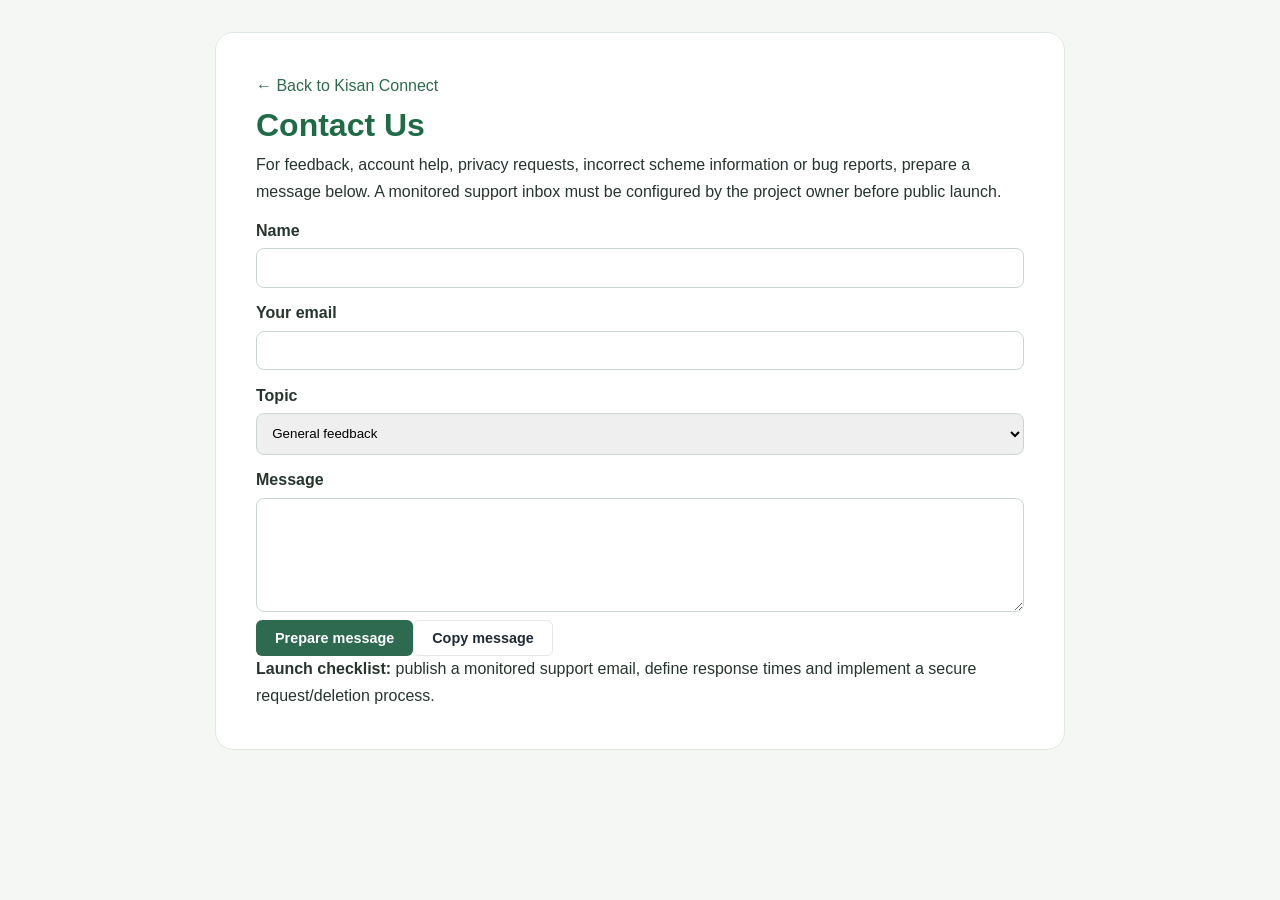
==== contact.html @ f9126e02 "Update Kisan Connect with autolocation and multilingual  support" ====
<!doctype html><html lang="en"><head><meta charset="utf-8"><meta name="viewport" content="width=device-width,initial-scale=1"><title>Contact Us — Kisan Connect</title><link rel="stylesheet" href="css/styles.css"></head><body><main class="legal-page"><a href="/">← Back to Kisan Connect</a><h1>Contact Us</h1><p>For feedback, account help, privacy requests, incorrect scheme information or bug reports, prepare a message below. A monitored support inbox must be configured by the project owner before public launch.</p><form id="contact-form"><label for="contact-name">Name</label><input id="contact-name" required maxlength="100"><label for="contact-email">Your email</label><input id="contact-email" type="email" required maxlength="254"><label for="contact-topic">Topic</label><select id="contact-topic"><option>General feedback</option><option>Account / privacy request</option><option>Incorrect scheme information</option><option>Bug report</option><option>Marketplace concern</option></select><label for="contact-message">Message</label><textarea id="contact-message" required maxlength="3000" rows="6"></textarea><button type="submit" class="btn btn-primary">Prepare message</button><button type="button" id="copy-contact" class="btn btn-outline">Copy message</button><p id="contact-status" aria-live="polite"></p></form><p><strong>Launch checklist:</strong> publish a monitored support email, define response times and implement a secure request/deletion process.</p></main><script>function messageText(){return "Topic: "+document.getElementById("contact-topic").value+"\nName: "+document.getElementById("contact-name").value+"\nReply email: "+document.getElementById("contact-email").value+"\n\n"+document.getElementById("contact-message").value;}document.getElementById("contact-form").addEventListener("submit",e=>{e.preventDefault();document.getElementById("contact-status").textContent="Message prepared. Copy it and send it to the support contact provided by the project owner.";});document.getElementById("copy-contact").addEventListener("click",async()=>{try{await navigator.clipboard.writeText(messageText());document.getElementById("contact-status").textContent="Message copied. Send it to the support contact published by the project owner.";}catch{document.getElementById("contact-status").textContent=messageText();}});</script></body></html>
---- css/styles.css ----
/* ==========================================================================
   🌱 Kisan Connect - Modern AgriTech Design System & Responsive Styles
   Empowering Small & Marginal Farmers with Accessible, Mobile-First UI
   ========================================================================== */

:root {
  --primary: #2D6A4F;
  --primary-dark: #1B4332;
  --primary-light: #40916C;
  --primary-ultralight: #D8F3DC;
  --accent-gold: #D4A373;
  --accent-amber: #E9C46A;
  --accent-terracotta: #E76F51;
  --accent-cream: #FAEDCD;
  --bg-main: #F4F7F4;
  --bg-card: #FFFFFF;
  --text-main: #1F2937;
  --text-muted: #4B5563;
  --text-light: #9CA3AF;
  --border-color: #E5E7EB;
  --border-focus: #2D6A4F;
  --success: #10B981;
  --danger: #EF4444;
  --warning: #F59E0B;
  --radius-sm: 6px;
  --radius-md: 12px;
  --radius-lg: 18px;
  --shadow-sm: 0 1px 3px rgba(0,0,0,0.06), 0 1px 2px rgba(0,0,0,0.04);
  --shadow-md: 0 4px 6px -1px rgba(0,0,0,0.08), 0 2px 4px -1px rgba(0,0,0,0.04);
  --shadow-lg: 0 10px 15px -3px rgba(0,0,0,0.1), 0 4px 6px -2px rgba(0,0,0,0.05);
  --transition: all 0.2s cubic-bezier(0.4, 0, 0.2, 1);
}

* {
  box-sizing: border-box;
  margin: 0;
  padding: 0;
}

body {
  font-family: -apple-system, BlinkMacSystemFont, "Segoe UI", Roboto, "Helvetica Neue", Arial, sans-serif, "Noto Sans Devanagari", "Noto Sans Gurmukhi", "Noto Sans Telugu", "Noto Sans Bengali";
  background-color: var(--bg-main);
  color: var(--text-main);
  line-height: 1.5;
  -webkit-font-smoothing: antialiased;
  padding-bottom: 70px; /* Space for mobile bottom bar */
}

a {
  color: var(--primary);
  text-decoration: none;
}

button {
  font-family: inherit;
  cursor: pointer;
}

/* ==========================================================================
   Top Header & Government Helpline Bar
   ========================================================================== */
.top-helpline-bar {
  background-color: #143525;
  color: #E2E8F0;
  font-size: 0.85rem;
  padding: 6px 16px;
  display: flex;
  justify-content: space-between;
  align-items: center;
}

.helpline-content {
  display: flex;
  align-items: center;
  gap: 8px;
}

.helpline-pill {
  background: rgba(239, 68, 68, 0.2);
  border: 1px solid rgba(239, 68, 68, 0.4);
  color: #FCA5A5;
  font-weight: 700;
  padding: 2px 8px;
  border-radius: 9999px;
  display: inline-flex;
  align-items: center;
  gap: 4px;
}

.top-bar-right {
  display: flex;
  align-items: center;
  gap: 16px;
}

.lang-select-wrapper {
  display: flex;
  align-items: center;
  gap: 6px;
}

.lang-select-wrapper select {
  background: rgba(255, 255, 255, 0.12);
  color: #FFFFFF;
  border: 1px solid rgba(255, 255, 255, 0.25);
  border-radius: var(--radius-sm);
  padding: 3px 8px;
  font-size: 0.82rem;
  outline: none;
  cursor: pointer;
}

.lang-select-wrapper select option {
  background: #1B4332;
  color: #FFFFFF;
}

/* Main Site Header */
.main-header {
  background: #FFFFFF;
  border-bottom: 1px solid var(--border-color);
  padding: 12px 24px;
  position: sticky;
  top: 0;
  z-index: 50;
  box-shadow: var(--shadow-sm);
}

.header-inner {
  max-width: 1280px;
  margin: 0 auto;
  display: flex;
  align-items: center;
  justify-content: space-between;
  gap: 20px;
}

.brand-wrapper {
  display: flex;
  align-items: center;
  gap: 12px;
}

.brand-logo-icon {
  font-size: 2rem;
  line-height: 1;
}

.brand-title {
  font-size: 1.45rem;
  font-weight: 800;
  color: var(--primary-dark);
  letter-spacing: -0.02em;
}

.brand-subtitle {
  font-size: 0.78rem;
  color: var(--text-muted);
  font-weight: 500;
}

.header-action-group {
  display: flex;
  align-items: center;
  gap: 12px;
}

.btn-voice {
  background: var(--primary-ultralight);
  color: var(--primary-dark);
  border: 1px solid rgba(45, 106, 79, 0.2);
  padding: 8px 14px;
  border-radius: 9999px;
  font-size: 0.88rem;
  font-weight: 600;
  display: inline-flex;
  align-items: center;
  gap: 6px;
  transition: var(--transition);
}

.btn-voice:hover {
  background: #B7E4C7;
  transform: translateY(-1px);
}

/* Primary Desktop Navigation Bar */
.desktop-nav-bar {
  background: #FFFFFF;
  border-bottom: 2px solid #E5E7EB;
  position: sticky;
  top: 65px;
  z-index: 40;
}

.nav-container {
  max-width: 1280px;
  margin: 0 auto;
  display: flex;
  overflow-x: auto;
  scrollbar-width: none;
}

.nav-container::-webkit-scrollbar {
  display: none;
}

.nav-tab-btn {
  background: transparent;
  border: none;
  padding: 14px 20px;
  font-size: 0.95rem;
  font-weight: 600;
  color: var(--text-muted);
  display: inline-flex;
  align-items: center;
  gap: 8px;
  border-bottom: 3px solid transparent;
  white-space: nowrap;
  transition: var(--transition);
}

.nav-tab-btn:hover {
  color: var(--primary);
  background: rgba(45, 106, 79, 0.04);
}

.nav-tab-btn.active {
  color: var(--primary-dark);
  border-bottom-color: var(--primary);
  background: rgba(45, 106, 79, 0.06);
}

/* ==========================================================================
   Hero Section & Impact Counters
   ========================================================================== */
.hero-banner {
  background: linear-gradient(135deg, #1B4332 0%, #2D6A4F 60%, #40916C 100%);
  color: #FFFFFF;
  padding: 36px 20px 48px;
  border-bottom-left-radius: var(--radius-lg);
  border-bottom-right-radius: var(--radius-lg);
  margin-bottom: 24px;
}

.hero-inner {
  max-width: 1240px;
  margin: 0 auto;
}

.hero-tagline-badge {
  background: rgba(255, 255, 255, 0.15);
  border: 1px solid rgba(255, 255, 255, 0.25);
  display: inline-flex;
  align-items: center;
  gap: 6px;
  padding: 4px 12px;
  border-radius: 9999px;
  font-size: 0.85rem;
  font-weight: 600;
  margin-bottom: 14px;
}

.hero-title {
  font-size: 2.2rem;
  font-weight: 800;
  line-height: 1.2;
  margin-bottom: 12px;
}

.hero-desc {
  font-size: 1.05rem;
  color: #D8F3DC;
  max-width: 760px;
  margin-bottom: 24px;
}

.hero-stats-row {
  display: grid;
  grid-template-columns: repeat(auto-fit, minmax(200px, 1fr));
  gap: 16px;
  margin-top: 24px;
}

.hero-stat-card {
  background: rgba(255, 255, 255, 0.1);
  border: 1px solid rgba(255, 255, 255, 0.18);
  backdrop-filter: blur(8px);
  padding: 16px 20px;
  border-radius: var(--radius-md);
  transition: var(--transition);
}

.hero-stat-card:hover {
  background: rgba(255, 255, 255, 0.16);
  transform: translateY(-2px);
}

.hero-stat-num {
  font-size: 1.6rem;
  font-weight: 800;
  color: #FFE6A7;
  display: flex;
  align-items: center;
  gap: 6px;
}

.hero-stat-label {
  font-size: 0.82rem;
  color: #E2E8F0;
  margin-top: 4px;
}

/* ==========================================================================
   Page Layout & Tab Panes
   ========================================================================== */
.main-content-wrapper {
  max-width: 1280px;
  margin: 0 auto;
  padding: 0 20px;
}

.tab-pane {
  display: none;
  animation: fadeIn 0.25s ease-in-out;
}

.tab-pane.active {
  display: block;
}

@keyframes fadeIn {
  from { opacity: 0; transform: translateY(6px); }
  to { opacity: 1; transform: translateY(0); }
}

.section-header-bar {
  display: flex;
  flex-wrap: wrap;
  align-items: center;
  justify-content: space-between;
  gap: 16px;
  margin-bottom: 20px;
}

.section-title-group h2 {
  font-size: 1.6rem;
  font-weight: 800;
  color: var(--primary-dark);
}

.section-title-group p {
  color: var(--text-muted);
  font-size: 0.92rem;
}

/* ==========================================================================
   MSP Alert Watchdog Banner
   ========================================================================== */
.msp-alert-banner {
  background: #FFFBEB;
  border: 1px solid #FCD34D;
  border-left: 6px solid #F59E0B;
  border-radius: var(--radius-md);
  padding: 16px 20px;
  margin-bottom: 24px;
  box-shadow: var(--shadow-sm);
}

.msp-alert-header {
  display: flex;
  align-items: center;
  gap: 10px;
  margin-bottom: 10px;
}

.msp-badge-danger {
  background: #EF4444;
  color: #FFFFFF;
  font-size: 0.75rem;
  font-weight: 800;
  padding: 2px 8px;
  border-radius: 4px;
  letter-spacing: 0.05em;
}

.msp-alert-title {
  font-weight: 700;
  color: #92400E;
  font-size: 1.02rem;
}

.msp-alert-content {
  display: flex;
  flex-wrap: wrap;
  gap: 8px;
  margin-bottom: 12px;
}

.msp-alert-pill {
  background: #FFFFFF;
  border: 1px solid #FDE68A;
  padding: 6px 12px;
  border-radius: 9999px;
  font-size: 0.86rem;
  color: #78350F;
}

.msp-alert-footer {
  display: flex;
  align-items: center;
  justify-content: space-between;
  flex-wrap: wrap;
  gap: 12px;
  font-size: 0.85rem;
  color: #92400E;
  border-top: 1px dashed #FDE68A;
  padding-top: 10px;
}

/* Filter Controls Bar */
.filter-controls-bar {
  background: #FFFFFF;
  padding: 16px;
  border-radius: var(--radius-md);
  border: 1px solid var(--border-color);
  margin-bottom: 20px;
  display: flex;
  flex-wrap: wrap;
  align-items: center;
  justify-content: space-between;
  gap: 14px;
  box-shadow: var(--shadow-sm);
}

.search-input-group {
  position: relative;
  flex: 1;
  min-width: 260px;
}

.search-input-group .icon {
  position: absolute;
  left: 12px;
  top: 50%;
  transform: translateY(-50%);
  color: var(--text-light);
}

.search-input-group input {
  width: 100%;
  padding: 10px 14px 10px 38px;
  border: 1px solid var(--border-color);
  border-radius: var(--radius-sm);
  font-size: 0.92rem;
  outline: none;
  transition: var(--transition);
}

.search-input-group input:focus {
  border-color: var(--primary);
  box-shadow: 0 0 0 3px rgba(45, 106, 79, 0.15);
}

.filter-pills-group {
  display: flex;
  flex-wrap: wrap;
  gap: 8px;
}

.category-pill-btn {
  background: var(--bg-main);
  border: 1px solid var(--border-color);
  color: var(--text-muted);
  font-size: 0.84rem;
  font-weight: 600;
  padding: 6px 14px;
  border-radius: 9999px;
  transition: var(--transition);
}

.category-pill-btn:hover {
  border-color: var(--primary-light);
  color: var(--primary);
}

.category-pill-btn.active {
  background: var(--primary);
  color: #FFFFFF;
  border-color: var(--primary);
}

.dropdown-filter-select {
  padding: 8px 12px;
  border-radius: var(--radius-sm);
  border: 1px solid var(--border-color);
  font-size: 0.86rem;
  outline: none;
  background: #FFFFFF;
  cursor: pointer;
}

/* ==========================================================================
   Cards & Grids System
   ========================================================================== */
.cards-grid-3 {
  display: grid;
  grid-template-columns: repeat(auto-fill, minmax(320px, 1fr));
  gap: 20px;
  margin-bottom: 28px;
}

/* Mandi Commodity Card */
.commodity-card {
  background: var(--bg-card);
  border: 1px solid var(--border-color);
  border-radius: var(--radius-md);
  padding: 18px;
  box-shadow: var(--shadow-sm);
  display: flex;
  flex-direction: column;
  justify-content: space-between;
  transition: var(--transition);
}

.commodity-card:hover {
  transform: translateY(-3px);
  box-shadow: var(--shadow-md);
  border-color: var(--primary-light);
}

.commodity-card-header {
  display: flex;
  justify-content: space-between;
  align-items: flex-start;
  gap: 12px;
  margin-bottom: 12px;
}

.commodity-badges {
  display: flex;
  gap: 6px;
  margin-bottom: 4px;
}

.commodity-name {
  font-size: 1.15rem;
  font-weight: 700;
  color: var(--primary-dark);
}

.commodity-name-hi {
  font-size: 0.85rem;
  color: var(--text-muted);
}

.price-hero {
  background: #F0FDF4;
  border: 1px solid #DCFCE7;
  padding: 12px;
  border-radius: var(--radius-sm);
  margin-bottom: 14px;
}

.price-val {
  font-size: 1.7rem;
  font-weight: 800;
  color: var(--primary-dark);
  line-height: 1;
}

.price-unit {
  font-size: 0.78rem;
  color: var(--text-muted);
  margin-top: 3px;
}

.price-trend {
  font-size: 0.84rem;
  font-weight: 600;
  margin-top: 6px;
}

.price-stats-grid {
  display: grid;
  grid-template-columns: 1fr 1fr;
  gap: 8px;
  margin-bottom: 14px;
}

.stat-cell {
  background: var(--bg-main);
  padding: 8px 10px;
  border-radius: var(--radius-sm);
}

.stat-label {
  display: block;
  font-size: 0.72rem;
  color: var(--text-muted);
  text-transform: uppercase;
  letter-spacing: 0.04em;
}

.stat-val {
  font-size: 0.88rem;
  font-weight: 700;
  color: var(--text-main);
}

.commodity-mandi-tag {
  display: flex;
  align-items: center;
  gap: 6px;
  font-size: 0.82rem;
  color: var(--text-muted);
  margin-bottom: 14px;
}

.commodity-actions {
  display: grid;
  grid-template-columns: 1fr 1.3fr;
  gap: 8px;
  margin-top: auto;
}

/* ==========================================================================
   Machinery Cards & Pooling Perk
   ========================================================================== */
.machine-card {
  background: var(--bg-card);
  border: 1px solid var(--border-color);
  border-radius: var(--radius-md);
  padding: 20px;
  box-shadow: var(--shadow-sm);
  display: flex;
  flex-direction: column;
  justify-content: space-between;
  transition: var(--transition);
}

.machine-card:hover {
  transform: translateY(-3px);
  box-shadow: var(--shadow-md);
}

.machine-card-header {
  display: flex;
  justify-content: space-between;
  align-items: flex-start;
  gap: 12px;
  margin-bottom: 10px;
}

.machine-badges {
  display: flex;
  gap: 6px;
  margin-bottom: 4px;
}

.machine-title {
  font-size: 1.15rem;
  font-weight: 700;
  color: var(--primary-dark);
}

.machine-title-hi {
  font-size: 0.82rem;
  color: var(--text-muted);
}

.machine-rating {
  font-size: 0.85rem;
  font-weight: 700;
  color: #B45309;
  white-space: nowrap;
}

.machine-desc {
  font-size: 0.88rem;
  color: var(--text-muted);
  margin-bottom: 14px;
  line-height: 1.45;
}

.machine-rate-box {
  background: #FEF3C7;
  border: 1px solid #FDE68A;
  padding: 10px 14px;
  border-radius: var(--radius-sm);
  display: flex;
  justify-content: space-between;
  align-items: baseline;
  margin-bottom: 12px;
}

.rate-primary {
  font-size: 1.4rem;
  font-weight: 800;
  color: #78350F;
}

.rate-primary .unit {
  font-size: 0.85rem;
  font-weight: 600;
  color: #92400E;
}

.rate-secondary {
  font-size: 0.8rem;
  color: #92400E;
  font-weight: 600;
}

.machine-features-pills {
  display: flex;
  flex-wrap: wrap;
  gap: 6px;
  margin-bottom: 14px;
}

.pill-feat {
  background: var(--bg-main);
  border: 1px solid var(--border-color);
  font-size: 0.78rem;
  padding: 3px 8px;
  border-radius: 9999px;
  color: var(--text-muted);
}

.pooling-perk-banner {
  background: #ECFDF5;
  border: 1px solid #A7F3D0;
  padding: 10px 12px;
  border-radius: var(--radius-sm);
  display: flex;
  gap: 8px;
  align-items: flex-start;
  font-size: 0.82rem;
  color: #065F46;
  margin-bottom: 16px;
}

.pooling-perk-banner .perk-text {
  font-weight: 600;
  color: #047857;
}

.machine-owner-footer {
  border-top: 1px solid var(--border-color);
  padding-top: 14px;
  display: flex;
  justify-content: space-between;
  align-items: center;
  gap: 12px;
  margin-top: auto;
}

.owner-info .owner-label {
  display: block;
  font-size: 0.72rem;
  color: var(--text-muted);
}

.owner-info .owner-name {
  font-size: 0.88rem;
  color: var(--text-main);
}

.machine-card-actions {
  display: flex;
  gap: 8px;
}

/* ==========================================================================
   Co-Farming Pooling Calculator Box
   ========================================================================== */
.pooling-calc-container {
  background: #FFFFFF;
  border: 2px solid var(--primary-light);
  border-radius: var(--radius-lg);
  padding: 24px;
  margin-bottom: 32px;
  box-shadow: var(--shadow-md);
}

.calc-header {
  display: flex;
  flex-wrap: wrap;
  justify-content: space-between;
  align-items: center;
  gap: 12px;
  margin-bottom: 20px;
}

.calc-header h3 {
  font-size: 1.35rem;
  font-weight: 800;
  color: var(--primary-dark);
}

.calc-controls-row {
  display: grid;
  grid-template-columns: repeat(auto-fit, minmax(220px, 1fr));
  gap: 18px;
  background: var(--bg-main);
  padding: 18px;
  border-radius: var(--radius-md);
  margin-bottom: 20px;
}

.calc-field-group label {
  display: block;
  font-size: 0.85rem;
  font-weight: 600;
  margin-bottom: 6px;
  color: var(--text-main);
}

.calc-field-group select,
.calc-field-group input[type="number"] {
  width: 100%;
  padding: 9px 12px;
  border-radius: var(--radius-sm);
  border: 1px solid var(--border-color);
  font-size: 0.9rem;
}

.calc-field-group input[type="range"] {
  width: 100%;
  margin-top: 8px;
}

.calc-slider-val {
  display: inline-block;
  font-size: 0.85rem;
  font-weight: 700;
  color: var(--primary);
  margin-left: 6px;
}

.calc-metrics-grid {
  display: grid;
  grid-template-columns: repeat(auto-fit, minmax(180px, 1fr));
  gap: 14px;
  margin-bottom: 16px;
}

.metric-card {
  background: var(--bg-main);
  border: 1px solid var(--border-color);
  padding: 14px;
  border-radius: var(--radius-md);
  text-align: center;
}

.metric-card.metric-solo { border-left: 4px solid var(--danger); }
.metric-card.metric-pooled { border-left: 4px solid var(--success); }
.metric-card.metric-savings { border-left: 4px solid #D97706; background: #FFFBEB; }
.metric-card.metric-total { border-left: 4px solid var(--primary); background: #ECFDF5; }

.metric-title {
  display: block;
  font-size: 0.76rem;
  text-transform: uppercase;
  color: var(--text-muted);
  font-weight: 700;
  margin-bottom: 4px;
}

.metric-val {
  font-size: 1.55rem;
  font-weight: 800;
  line-height: 1.2;
}

.metric-sub {
  font-size: 0.74rem;
  color: var(--text-muted);
  margin-top: 4px;
  display: block;
}

.calc-explanation {
  background: #F0FDF4;
  border: 1px solid #BBF7D0;
  padding: 12px 16px;
  border-radius: var(--radius-sm);
  font-size: 0.85rem;
  color: #166534;
  line-height: 1.5;
}

/* ==========================================================================
   Kisan AI Doctor & Disease Diagnostic Lab
   ========================================================================== */
.doctor-layout-grid {
  display: grid;
  grid-template-columns: 1fr 1.6fr;
  gap: 24px;
  margin-bottom: 32px;
}

@media (max-width: 900px) {
  .doctor-layout-grid {
    grid-template-columns: 1fr;
  }
}

.doctor-upload-sidebar {
  background: #FFFFFF;
  border: 1px solid var(--border-color);
  border-radius: var(--radius-md);
  padding: 20px;
  box-shadow: var(--shadow-sm);
}

.upload-drop-zone {
  border: 2px dashed #CBD5E1;
  border-radius: var(--radius-md);
  padding: 24px 16px;
  text-align: center;
  background: #F8FAFC;
  cursor: pointer;
  transition: var(--transition);
  margin-bottom: 20px;
}

.upload-drop-zone:hover {
  border-color: var(--primary);
  background: #F0FDF4;
}

.upload-icon {
  font-size: 2.2rem;
  margin-bottom: 8px;
}

.sample-specimens-heading {
  font-size: 0.95rem;
  font-weight: 700;
  color: var(--text-main);
  margin-bottom: 12px;
  display: flex;
  align-items: center;
  justify-content: space-between;
}

.disease-samples-grid {
  display: grid;
  grid-template-columns: 1fr;
  gap: 10px;
  max-height: 380px;
  overflow-y: auto;
  padding-right: 4px;
}

.sample-leaf-card {
  background: var(--bg-main);
  border: 1px solid var(--border-color);
  border-radius: var(--radius-sm);
  padding: 10px 14px;
  cursor: pointer;
  transition: var(--transition);
  display: flex;
  flex-direction: column;
  gap: 2px;
}

.sample-leaf-card:hover {
  background: #FFFFFF;
  border-color: var(--primary-light);
}

.sample-leaf-card.active {
  background: #ECFDF5;
  border: 2px solid var(--primary);
}

.sample-crop-badge {
  font-size: 0.72rem;
  font-weight: 700;
  color: var(--primary-dark);
  text-transform: uppercase;
}

.sample-name {
  font-size: 0.92rem;
  font-weight: 700;
  color: var(--text-main);
}

/* Diagnosis Report Main View */
.diagnosis-card {
  background: #FFFFFF;
  border: 1px solid var(--border-color);
  border-radius: var(--radius-md);
  padding: 24px;
  box-shadow: var(--shadow-sm);
}

.diagnosis-header {
  display: flex;
  justify-content: space-between;
  align-items: flex-start;
  flex-wrap: wrap;
  gap: 14px;
  margin-bottom: 16px;
  border-bottom: 1px solid var(--border-color);
  padding-bottom: 16px;
}

.crop-tag {
  font-size: 0.8rem;
  font-weight: 700;
  color: var(--primary);
  text-transform: uppercase;
  letter-spacing: 0.05em;
}

.diagnosis-title {
  font-size: 1.55rem;
  font-weight: 800;
  color: var(--primary-dark);
}

.scientific-name {
  font-size: 0.86rem;
  color: var(--text-muted);
}

.diagnosis-meta-badges {
  display: flex;
  gap: 8px;
}

.symptom-alert-box {
  background: #FEF2F2;
  border-left: 4px solid var(--danger);
  padding: 14px 16px;
  border-radius: var(--radius-sm);
  display: flex;
  gap: 12px;
  align-items: flex-start;
  margin-bottom: 20px;
}

.treatment-columns {
  display: grid;
  grid-template-columns: 1fr 1fr;
  gap: 16px;
  margin-bottom: 20px;
}

@media (max-width: 650px) {
  .treatment-columns {
    grid-template-columns: 1fr;
  }
}

.treatment-box {
  border-radius: var(--radius-md);
  padding: 16px;
}

.treatment-box.organic-box {
  background: #F0FDF4;
  border: 1px solid #BBF7D0;
}

.treatment-box.chemical-box {
  background: #EFF6FF;
  border: 1px solid #BFDBFE;
}

.treatment-box-header {
  display: flex;
  align-items: center;
  gap: 10px;
  margin-bottom: 12px;
}

.treatment-box-header h4 {
  font-size: 1rem;
  font-weight: 700;
}

.treatment-box.organic-box h4 { color: #166534; }
.treatment-box.chemical-box h4 { color: #1E40AF; }

.treatment-steps {
  list-style: none;
  font-size: 0.85rem;
  display: flex;
  flex-direction: column;
  gap: 8px;
  color: var(--text-main);
}

.preventive-box {
  background: #FFFBEB;
  border: 1px solid #FDE68A;
  padding: 12px 16px;
  border-radius: var(--radius-sm);
  display: flex;
  gap: 10px;
  font-size: 0.86rem;
  margin-bottom: 20px;
  color: #92400E;
}

.diagnosis-footer-bar {
  display: flex;
  flex-wrap: wrap;
  gap: 12px;
  align-items: center;
}

/* AI Agribot Chat UI */
.kisan-chat-box {
  background: #FFFFFF;
  border: 1px solid var(--border-color);
  border-radius: var(--radius-lg);
  padding: 20px;
  box-shadow: var(--shadow-sm);
  margin-top: 24px;
}

.chat-header {
  display: flex;
  justify-content: space-between;
  align-items: center;
  border-bottom: 1px solid var(--border-color);
  padding-bottom: 12px;
  margin-bottom: 16px;
}

.chat-messages-area {
  height: 280px;
  overflow-y: auto;
  padding: 12px;
  background: #F8FAFC;
  border-radius: var(--radius-md);
  border: 1px solid #E2E8F0;
  display: flex;
  flex-direction: column;
  gap: 14px;
  margin-bottom: 14px;
}

.chat-msg {
  display: flex;
  flex-direction: column;
  max-width: 82%;
}

.chat-msg.user-msg {
  align-self: flex-end;
  align-items: flex-end;
}

.chat-msg.bot-msg {
  align-self: flex-start;
  align-items: flex-start;
}

.msg-sender {
  font-size: 0.72rem;
  font-weight: 700;
  color: var(--text-muted);
  margin-bottom: 3px;
}

.msg-bubble {
  padding: 10px 14px;
  border-radius: var(--radius-md);
  font-size: 0.9rem;
  line-height: 1.45;
}

.user-msg .msg-bubble {
  background: var(--primary);
  color: #FFFFFF;
  border-bottom-right-radius: 2px;
}

.bot-msg .msg-bubble {
  background: #FFFFFF;
  color: var(--text-main);
  border: 1px solid #CBD5E1;
  border-bottom-left-radius: 2px;
  box-shadow: 0 1px 2px rgba(0,0,0,0.05);
}

.preset-queries-row {
  display: flex;
  flex-wrap: wrap;
  gap: 8px;
  margin-bottom: 12px;
}

.btn-pill-prompt {
  background: var(--bg-main);
  border: 1px solid #CBD5E1;
  font-size: 0.78rem;
  font-weight: 600;
  padding: 4px 10px;
  border-radius: 9999px;
  color: var(--text-muted);
  transition: var(--transition);
}

.btn-pill-prompt:hover {
  background: var(--primary-ultralight);
  color: var(--primary-dark);
  border-color: var(--primary);
}

.chat-input-row {
  display: flex;
  gap: 8px;
}

.chat-input-row input {
  flex: 1;
  padding: 10px 14px;
  border-radius: var(--radius-sm);
  border: 1px solid var(--border-color);
  font-size: 0.92rem;
  outline: none;
}

/* ==========================================================================
   Sarkari Yojana Mitra (Schemes Navigator)
   ========================================================================== */
.wizard-container {
  background: #FFFFFF;
  border: 1px solid var(--border-color);
  border-radius: var(--radius-lg);
  padding: 24px;
  box-shadow: var(--shadow-sm);
  margin-bottom: 28px;
}

.wizard-form-grid {
  display: grid;
  grid-template-columns: repeat(auto-fit, minmax(220px, 1fr));
  gap: 16px;
  margin-bottom: 20px;
}

.wizard-summary-card {
  background: #F0FDF4;
  border: 1px solid #BBF7D0;
  border-radius: var(--radius-md);
  padding: 20px;
}

.summary-top {
  display: flex;
  flex-wrap: wrap;
  justify-content: space-between;
  align-items: center;
  gap: 16px;
  border-bottom: 1px solid #DCFCE7;
  padding-bottom: 16px;
  margin-bottom: 16px;
}

.summary-heading {
  font-size: 1.25rem;
  font-weight: 800;
  color: var(--primary-dark);
  margin-top: 4px;
}

.summary-pot-benefit {
  text-align: right;
}

.summary-pot-benefit .label {
  font-size: 0.78rem;
  text-transform: uppercase;
  color: var(--text-muted);
}

.summary-pot-benefit .val {
  font-size: 1.8rem;
  font-weight: 900;
  color: #B45309;
}

.eligible-schemes-list {
  display: grid;
  grid-template-columns: repeat(auto-fit, minmax(280px, 1fr));
  gap: 14px;
}

.eligible-item-card {
  background: #FFFFFF;
  border: 1px solid #CBD5E1;
  border-radius: var(--radius-sm);
  padding: 14px;
  display: flex;
  flex-direction: column;
  justify-content: space-between;
  gap: 10px;
}

.eligible-item-main h4 {
  font-size: 0.98rem;
  font-weight: 700;
  color: var(--primary-dark);
  margin-top: 4px;
}

.eligible-item-main .benefit-line {
  font-size: 0.82rem;
  color: #047857;
  margin-top: 4px;
}

.eligible-item-cta {
  display: flex;
  gap: 8px;
}

/* Individual Scheme Card */
.scheme-card {
  background: var(--bg-card);
  border: 1px solid var(--border-color);
  border-radius: var(--radius-md);
  padding: 20px;
  box-shadow: var(--shadow-sm);
  display: flex;
  flex-direction: column;
  justify-content: space-between;
  transition: var(--transition);
}

.scheme-card:hover {
  transform: translateY(-2px);
  box-shadow: var(--shadow-md);
}

.scheme-card-header {
  margin-bottom: 10px;
}

.scheme-title {
  font-size: 1.15rem;
  font-weight: 800;
  color: var(--primary-dark);
  margin-top: 4px;
}

.scheme-title-hi {
  font-size: 0.82rem;
  color: var(--text-muted);
}

.scheme-authority-tag {
  font-size: 0.76rem;
  color: var(--text-light);
  margin-top: 4px;
}

.scheme-tagline {
  font-size: 0.86rem;
  color: var(--text-muted);
  margin-bottom: 14px;
}

.scheme-benefit-highlight {
  background: #FEF3C7;
  border: 1px solid #FDE68A;
  padding: 10px 14px;
  border-radius: var(--radius-sm);
  margin-bottom: 14px;
}

.benefit-label {
  display: block;
  font-size: 0.72rem;
  color: #92400E;
  text-transform: uppercase;
  font-weight: 700;
}

.benefit-val {
  font-size: 1.05rem;
  color: #78350F;
}

.docs-list {
  list-style: none;
  font-size: 0.78rem;
  color: var(--text-muted);
  display: flex;
  flex-direction: column;
  gap: 4px;
  margin-bottom: 16px;
}

.scheme-card-footer {
  border-top: 1px solid var(--border-color);
  padding-top: 12px;
  display: flex;
  justify-content: space-between;
  align-items: center;
  flex-wrap: wrap;
  gap: 10px;
  margin-top: auto;
}

.scheme-helpline {
  font-size: 0.78rem;
  color: var(--text-muted);
}

.scheme-actions {
  display: flex;
  gap: 8px;
}

/* ==========================================================================
   Weather & Hyperlocal Agro-Advisory
   ========================================================================== */
.weather-cards-grid {
  display: grid;
  grid-template-columns: repeat(auto-fit, minmax(160px, 1fr));
  gap: 14px;
  margin-bottom: 28px;
}

.weather-day-card {
  background: #FFFFFF;
  border: 1px solid var(--border-color);
  border-radius: var(--radius-md);
  padding: 16px;
  display: flex;
  flex-direction: column;
  box-shadow: var(--shadow-sm);
  transition: var(--transition);
}

.weather-day-card.today-highlight {
  border: 2px solid var(--primary);
  background: #F0FDF4;
}

.weather-day-header {
  display: flex;
  justify-content: space-between;
  align-items: center;
  margin-bottom: 8px;
}

.weather-icon-lg {
  font-size: 1.8rem;
}

.weather-temps {
  font-size: 1.35rem;
  font-weight: 800;
  margin-bottom: 4px;
}

.temp-max { color: #DC2626; margin-right: 6px; }
.temp-min { color: #2563EB; font-size: 1.05rem; }

.weather-condition-text {
  font-size: 0.82rem;
  font-weight: 600;
  color: var(--text-muted);
  margin-bottom: 10px;
}

.weather-params {
  font-size: 0.74rem;
  display: flex;
  flex-direction: column;
  gap: 4px;
  margin-bottom: 12px;
  border-top: 1px dashed var(--border-color);
  padding-top: 8px;
}

.param-row {
  display: flex;
  justify-content: space-between;
}

.weather-advisory-box {
  background: var(--bg-main);
  padding: 8px;
  border-radius: var(--radius-sm);
  font-size: 0.76rem;
  color: var(--text-main);
  line-height: 1.35;
  margin-top: auto;
}

.weather-advisory-box .advisory-title {
  font-weight: 700;
  color: var(--primary-dark);
  margin-bottom: 2px;
}

/* ==========================================================================
   Kisan Khata (Farm Ledger & ROI Calculator)
   ========================================================================== */
.ledger-layout-grid {
  display: grid;
  grid-template-columns: 1fr 1fr;
  gap: 24px;
  margin-bottom: 32px;
}

@media (max-width: 850px) {
  .ledger-layout-grid {
    grid-template-columns: 1fr;
  }
}

.ledger-form-box {
  background: #FFFFFF;
  border: 1px solid var(--border-color);
  border-radius: var(--radius-md);
  padding: 22px;
  box-shadow: var(--shadow-sm);
}

.ledger-form-section-title {
  font-size: 0.95rem;
  font-weight: 700;
  color: var(--primary-dark);
  margin-bottom: 12px;
  display: flex;
  align-items: center;
  gap: 6px;
}

.ledger-input-grid {
  display: grid;
  grid-template-columns: 1fr 1fr;
  gap: 12px;
  margin-bottom: 18px;
}

.ledger-input-group label {
  display: block;
  font-size: 0.78rem;
  font-weight: 600;
  color: var(--text-muted);
  margin-bottom: 4px;
}

.ledger-input-group input,
.ledger-input-group select {
  width: 100%;
  padding: 8px 10px;
  border: 1px solid var(--border-color);
  border-radius: var(--radius-sm);
  font-size: 0.88rem;
}

.ledger-profit-summary {
  background: #FFFFFF;
  border: 1px solid var(--border-color);
  border-radius: var(--radius-md);
  padding: 24px;
  box-shadow: var(--shadow-sm);
}

.profit-headline {
  display: flex;
  justify-content: space-between;
  align-items: flex-start;
  margin-bottom: 20px;
  border-bottom: 1px solid var(--border-color);
  padding-bottom: 16px;
}

.profit-amount {
  font-size: 2.3rem;
  font-weight: 900;
  line-height: 1;
  margin-top: 6px;
}

.profit-sub {
  font-size: 0.82rem;
  color: var(--text-muted);
}

.profit-per-acre-box {
  background: #F0FDF4;
  border: 1px solid #BBF7D0;
  padding: 10px 16px;
  border-radius: var(--radius-sm);
  text-align: right;
}

.profit-per-acre-box .label {
  display: block;
  font-size: 0.72rem;
  color: #166534;
  text-transform: uppercase;
  font-weight: 700;
}

.profit-per-acre-box .val {
  font-size: 1.4rem;
  color: #15803D;
  font-weight: 800;
}

.ledger-breakdown-grid {
  display: grid;
  grid-template-columns: 1fr 1fr;
  gap: 12px;
  margin-bottom: 20px;
}

.ledger-stat-box {
  background: var(--bg-main);
  padding: 12px;
  border-radius: var(--radius-sm);
}

.box-label {
  display: block;
  font-size: 0.72rem;
  color: var(--text-muted);
  text-transform: uppercase;
  font-weight: 600;
}

.box-val {
  font-size: 1.15rem;
  font-weight: 800;
}

.box-sub {
  font-size: 0.72rem;
  color: var(--text-light);
  display: block;
}

.ledger-ai-advice {
  background: #FFFBEB;
  border: 1px solid #FDE68A;
  padding: 14px 16px;
  border-radius: var(--radius-sm);
  font-size: 0.84rem;
  color: #92400E;
  margin-bottom: 20px;
}

.ledger-ai-advice h4 {
  margin-bottom: 8px;
  color: #78350F;
}

.ledger-ai-advice ul {
  padding-left: 18px;
  display: flex;
  flex-direction: column;
  gap: 6px;
}

.ledger-actions-bar {
  display: flex;
  gap: 10px;
}

/* ==========================================================================
   Kisan Chopal (Community Hub)
   ========================================================================== */
.community-posts-list {
  display: flex;
  flex-direction: column;
  gap: 16px;
  margin-bottom: 32px;
}

.community-post-card {
  background: #FFFFFF;
  border: 1px solid var(--border-color);
  border-radius: var(--radius-md);
  padding: 20px;
  box-shadow: var(--shadow-sm);
  transition: var(--transition);
}

.community-post-card:hover {
  border-color: var(--primary-light);
}

.post-header {
  display: flex;
  justify-content: space-between;
  align-items: flex-start;
  margin-bottom: 12px;
}

.post-author-box {
  display: flex;
  align-items: center;
  gap: 10px;
}

.author-avatar {
  width: 40px;
  height: 40px;
  background: var(--primary-ultralight);
  border-radius: 9999px;
  display: flex;
  align-items: center;
  justify-content: center;
  font-size: 1.3rem;
}

.author-name strong {
  color: var(--primary-dark);
  font-size: 0.95rem;
}

.verified-kisan-badge {
  background: #DCFCE7;
  color: #15803D;
  font-size: 0.68rem;
  font-weight: 700;
  padding: 1px 6px;
  border-radius: 9999px;
  margin-left: 6px;
}

.author-meta {
  font-size: 0.78rem;
  color: var(--text-muted);
}

.post-title {
  font-size: 1.15rem;
  font-weight: 700;
  color: var(--text-main);
  margin-bottom: 8px;
}

.post-content {
  font-size: 0.9rem;
  color: var(--text-muted);
  line-height: 1.5;
  margin-bottom: 16px;
}

.post-footer {
  border-top: 1px solid var(--border-color);
  padding-top: 12px;
  display: flex;
  justify-content: space-between;
  align-items: center;
}

.post-stats {
  display: flex;
  align-items: center;
  gap: 16px;
  font-size: 0.85rem;
}

.btn-like {
  background: transparent;
  border: 1px solid var(--border-color);
  padding: 4px 10px;
  border-radius: 9999px;
  font-size: 0.82rem;
  font-weight: 600;
  color: var(--text-muted);
  transition: var(--transition);
}

.btn-like:hover {
  background: #FEE2E2;
  color: #DC2626;
  border-color: #FCA5A5;
}

/* ==========================================================================
   Badges & Common UI Elements
   ========================================================================== */
.badge {
  display: inline-flex;
  align-items: center;
  padding: 3px 8px;
  border-radius: 4px;
  font-size: 0.74rem;
  font-weight: 700;
  letter-spacing: 0.02em;
}

.badge-category { background: #E0E7FF; color: #3730A3; }
.badge-success { background: #DCFCE7; color: #166534; }
.badge-danger { background: #FEE2E2; color: #991B1B; }
.badge-warning { background: #FEF3C7; color: #92400E; }
.badge-neutral { background: #F1F5F9; color: #475569; }
.badge-organic { background: #D1FAE5; color: #065F46; border: 1px solid #A7F3D0; }
.badge-verified { background: #CFFAFE; color: #155E75; }

.btn {
  display: inline-flex;
  align-items: center;
  justify-content: center;
  padding: 9px 18px;
  border-radius: var(--radius-sm);
  font-weight: 600;
  font-size: 0.9rem;
  border: 1px solid transparent;
  transition: var(--transition);
  text-decoration: none;
}

.btn-sm {
  padding: 6px 12px;
  font-size: 0.82rem;
}

.btn-primary {
  background: var(--primary);
  color: #FFFFFF;
}

.btn-primary:hover {
  background: var(--primary-dark);
}

.btn-success {
  background: #10B981;
  color: #FFFFFF;
}

.btn-success:hover {
  background: #059669;
}

.btn-outline {
  background: #FFFFFF;
  border-color: var(--border-color);
  color: var(--text-main);
}

.btn-outline:hover {
  border-color: var(--primary);
  color: var(--primary);
}

.text-green { color: #15803D !important; }
.text-red { color: #DC2626 !important; }
.text-gold { color: #B45309 !important; }
.text-emerald { color: #047857 !important; }
.text-muted { color: var(--text-muted); }

/* ==========================================================================
   Modal Dialog System
   ========================================================================== */
.modal-overlay {
  position: fixed;
  top: 0;
  left: 0;
  width: 100vw;
  height: 100vh;
  background: rgba(15, 23, 42, 0.65);
  backdrop-filter: blur(4px);
  z-index: 100;
  display: flex;
  align-items: center;
  justify-content: center;
  padding: 16px;
  opacity: 0;
  visibility: hidden;
  transition: all 0.2s ease;
}

.modal-overlay.active {
  opacity: 1;
  visibility: visible;
}

.modal-box {
  background: #FFFFFF;
  border-radius: var(--radius-lg);
  max-width: 680px;
  width: 100%;
  max-height: 90vh;
  overflow-y: auto;
  box-shadow: var(--shadow-lg);
  padding: 24px;
  position: relative;
  transform: translateY(12px);
  transition: transform 0.25s ease;
}

.modal-overlay.active .modal-box {
  transform: translateY(0);
}

.modal-close-btn {
  position: absolute;
  top: 18px;
  right: 18px;
  background: transparent;
  border: none;
  font-size: 1.4rem;
  color: var(--text-light);
  line-height: 1;
  padding: 4px;
}

.modal-close-btn:hover {
  color: var(--text-main);
}

/* Modal Form Styles */
.modal-form-grid {
  display: grid;
  grid-template-columns: 1fr 1fr;
  gap: 14px;
  margin-top: 16px;
}

.modal-form-grid .full-span {
  grid-column: 1 / -1;
}

.form-group label {
  display: block;
  font-size: 0.82rem;
  font-weight: 600;
  color: var(--text-main);
  margin-bottom: 4px;
}

.form-group input,
.form-group select,
.form-group textarea {
  width: 100%;
  padding: 9px 12px;
  border: 1px solid var(--border-color);
  border-radius: var(--radius-sm);
  font-size: 0.88rem;
  font-family: inherit;
}

.form-group textarea {
  resize: vertical;
  min-height: 70px;
}

/* Booking Slip Design */
.booking-slip {
  border: 2px dashed #10B981;
  background: #F0FDF4;
  border-radius: var(--radius-md);
  padding: 20px;
}

.slip-header {
  display: flex;
  justify-content: space-between;
  align-items: center;
  border-bottom: 1px solid #BBF7D0;
  padding-bottom: 10px;
  margin-bottom: 14px;
}

.slip-logo {
  font-weight: 800;
  color: var(--primary-dark);
}

.slip-ref-box {
  background: #FFFFFF;
  border: 1px solid #DCFCE7;
  padding: 8px 12px;
  border-radius: var(--radius-sm);
  display: flex;
  justify-content: space-between;
  margin-bottom: 14px;
}

.ref-code {
  font-weight: 800;
  color: #047857;
  letter-spacing: 0.05em;
}

.slip-details-table {
  display: flex;
  flex-direction: column;
  gap: 8px;
  font-size: 0.88rem;
  margin-bottom: 16px;
}

.slip-row {
  display: flex;
  justify-content: space-between;
  border-bottom: 1px dashed #DCFCE7;
  padding-bottom: 4px;
}

.slip-total-row {
  border-top: 2px solid #10B981;
  border-bottom: none;
  padding-top: 8px;
  font-size: 1.05rem;
}

.slip-owner-callout {
  background: #FFFFFF;
  border: 1px solid #BBF7D0;
  padding: 12px;
  border-radius: var(--radius-sm);
  display: flex;
  gap: 12px;
  align-items: center;
  margin-bottom: 16px;
}

.slip-actions {
  display: flex;
  gap: 10px;
  justify-content: flex-end;
}

/* ==========================================================================
   Toast Notification Snackbar
   ========================================================================== */
.kisan-toast {
  position: fixed;
  bottom: 24px;
  right: 24px;
  background: #1B4332;
  color: #FFFFFF;
  padding: 12px 20px;
  border-radius: var(--radius-md);
  font-size: 0.9rem;
  font-weight: 600;
  box-shadow: var(--shadow-lg);
  border-left: 4px solid var(--accent-amber);
  z-index: 200;
  opacity: 0;
  transform: translateY(20px);
  transition: all 0.25s ease;
  pointer-events: none;
}

.kisan-toast.visible {
  opacity: 1;
  transform: translateY(0);
}

/* ==========================================================================
   Mobile Bottom Navigation Bar
   ========================================================================== */
.mobile-bottom-bar {
  display: none;
  position: fixed;
  bottom: 0;
  left: 0;
  width: 100%;
  background: #FFFFFF;
  border-top: 1px solid var(--border-color);
  padding: 6px 4px;
  z-index: 60;
  box-shadow: 0 -2px 10px rgba(0,0,0,0.06);
}

@media (max-width: 768px) {
  .mobile-bottom-bar {
    display: flex;
    justify-content: space-around;
  }

  .desktop-nav-bar {
    display: none;
  }
}

.mobile-nav-btn {
  background: transparent;
  border: none;
  display: flex;
  flex-direction: column;
  align-items: center;
  font-size: 0.7rem;
  font-weight: 600;
  color: var(--text-muted);
  padding: 4px 6px;
  gap: 2px;
}

.mobile-nav-btn.active {
  color: var(--primary);
}

.mobile-nav-btn .icon {
  font-size: 1.25rem;
}

/* Submission polish: simpler, more editorial layouts and clear demo states. */
.brand-logo-icon {
  display: inline-flex;
  align-items: center;
  justify-content: center;
  width: 44px;
  height: 44px;
  border-radius: 8px;
  background: #1b4332;
  color: #fff;
  font-size: 0.9rem;
  font-weight: 800;
  letter-spacing: -0.04em;
}

.hero-banner {
  border-radius: 0;
  background: linear-gradient(115deg, #173f2d 0%, #2d6a4f 72%, #397657 100%);
  margin-bottom: 30px;
}

.hero-title { max-width: 820px; font-size: clamp(2rem, 4vw, 3.25rem); }
.hero-desc { max-width: 720px; line-height: 1.7; }
.hero-actions { display: flex; flex-wrap: wrap; gap: 10px; margin: 22px 0 14px; }
.btn-light { background: #fff; color: #1b4332; border: 1px solid #fff; }
.btn-light:hover { background: #f2f6f2; }
.hero-outline { color: #fff; border-color: rgba(255,255,255,.65); background: transparent; }
.hero-outline:hover { background: rgba(255,255,255,.1); }
.hero-note { max-width: 800px; color: #e4eee7; font-size: .82rem; margin: 12px 0 0; }
.header-action-group { display: flex; align-items: center; justify-content: flex-end; flex-wrap: wrap; gap: 8px; }
.header-action-group .btn { white-space: nowrap; }
.auth-modal-box { max-width: 440px; }
.auth-eyebrow { color: #2d6a4f; font-size: .75rem; font-weight: 800; letter-spacing: .12em; margin: 0 0 8px; }
.auth-modal-box h3 { margin-bottom: 8px; }
.auth-modal-box form { display: grid; gap: 14px; margin-top: 20px; }
.auth-modal-box .form-group { display: grid; gap: 6px; }
.auth-modal-box input, .auth-modal-box select { width: 100%; min-height: 44px; }
.auth-demo-note { margin: 0; padding: 10px 12px; background: #f5f6f3; color: #59645c; font-size: .8rem; line-height: 1.5; }
.auth-submit { width: 100%; justify-content: center; }
.auth-switch-line { text-align: center; margin: 18px 0 0; font-size: .9rem; }
.text-button { border: 0; background: none; color: #276749; font: inherit; font-weight: 700; cursor: pointer; padding: 2px 4px; }
[hidden] { display: none !important; }

@media (max-width: 760px) {
  .header-inner { align-items: flex-start; gap: 12px; }
  .header-action-group { gap: 6px; }
  .header-action-group .btn { padding: 8px 10px; font-size: .82rem; }
  .hero-banner { padding: 30px 18px 34px; }
  .hero-actions > .btn { width: 100%; justify-content: center; }
}
.listing-demo-label { display: inline-block; margin-top: 5px; color: #6b5a2d; background: #f8f1dc; padding: 3px 7px; border-radius: 3px; font-size: .72rem; }
.prototype-data-note { color: #675a3b; background: #fbf7e9; border-left: 3px solid #c5a85c; padding: 10px 12px; margin: 14px 0; font-size: .85rem; }

.farmer-market-actions { display: flex; flex-wrap: wrap; gap: 8px; align-items: center; }
.incoming-enquiries { margin: 16px 0 24px; padding: 16px 0; border-top: 1px solid #dfe5dc; }
.incoming-enquiries h3 { margin: 0 0 12px; font-size: 1.1rem; }
.incoming-enquiry-row { display: flex; justify-content: space-between; align-items: flex-start; gap: 16px; padding: 14px 0; border-bottom: 1px solid #e5e9e2; }
.incoming-enquiry-row p { margin: 5px 0 0; color: #5b665d; font-size: .9rem; }
.incoming-enquiry-row .farmer-cta-btns { margin-top: 8px; }
@media (max-width: 600px) { .incoming-enquiry-row { flex-direction: column; } .farmer-market-actions { width: 100%; } }

.live-data-panel{background:#fff;border:1px solid var(--border-color);border-radius:12px;padding:20px;margin:18px 0 24px}
.live-data-panel-head{display:flex;align-items:flex-start;justify-content:space-between;gap:16px;margin-bottom:16px}
.live-data-panel-head h3{margin:0 0 6px;color:var(--primary-dark)}
.live-data-panel-head p{margin:0;color:var(--text-muted);font-size:.9rem;max-width:760px}
.live-data-filters{display:flex;align-items:flex-end;flex-wrap:wrap;gap:12px;margin:14px 0}
.live-data-filters label{display:flex;flex-direction:column;gap:5px;min-width:145px;flex:1;font-size:.84rem;color:var(--text-color);font-weight:600}
.live-data-filters input{width:100%;min-height:40px;border:1px solid var(--border-color);border-radius:7px;padding:8px 10px;background:#fff;color:var(--text-color);font:inherit;font-weight:400}
.live-data-results{margin-top:14px}
.live-data-results-grid{display:grid;grid-template-columns:repeat(auto-fit,minmax(220px,1fr));gap:12px}
.live-price-item{border:1px solid var(--border-color);border-radius:8px;padding:14px;min-width:0}
.live-price-item h4{margin:0 0 5px;font-size:1rem;color:var(--primary-dark)}
.live-price-item p{margin:4px 0;font-size:.88rem;color:var(--text-muted)}
.live-price-main{font-size:1.35rem;font-weight:700;color:var(--primary-dark);margin:8px 0}
.live-data-source-note{font-size:.8rem;color:var(--text-muted);margin:12px 0 0}
.mandi-report-details{border-top:1px solid var(--border-color);margin-top:18px;padding-top:14px}
.mandi-report-details summary{cursor:pointer;font-weight:600;color:var(--primary-dark)}
.weather-location-panel{margin-top:16px}
.weather-current-summary{display:flex;flex-wrap:wrap;gap:18px;padding:12px 0;font-weight:600;color:var(--primary-dark)}
.weather-current-summary span{color:var(--text-muted);font-weight:400}
.weather-live-error{padding:14px;border:1px solid #e5c9a2;background:#fffaf0;border-radius:8px;color:#7c4a03}
@media(max-width:640px){.live-data-panel{padding:14px}.live-data-panel-head{display:block}.live-data-panel-head .badge{display:inline-block;margin-top:10px}.live-data-filters label{min-width:100%;flex-basis:100%}.live-data-filters button{width:100%}}


/* Product improvements: legal, contact, scheme status and calculators */
.site-footer{margin:2rem auto 1rem;padding:1.5rem;max-width:1400px;border-top:1px solid var(--border,#dbe5dc);display:flex;gap:1.25rem;justify-content:space-between;align-items:flex-start;flex-wrap:wrap;color:var(--text-muted,#64748b);font-size:.9rem}
.site-footer p{margin:.35rem 0;max-width:520px}
.site-footer nav{display:flex;gap:.9rem;flex-wrap:wrap}
.site-footer a,.auth-legal-note a{color:var(--primary,#216e4e);text-decoration:underline}
.footer-disclaimer{width:100%;font-size:.8rem}
.legal-page{max-width:850px;margin:2rem auto;padding:clamp(1rem,4vw,2.5rem);background:#fff;border:1px solid #e0e8e2;border-radius:18px;line-height:1.65;color:#26352d}
.legal-page h1{color:#1f6b45}.legal-page h2{margin-top:1.5rem;color:#244e39}
.legal-page label{display:block;margin:.8rem 0 .25rem;font-weight:600}
.legal-page input,.legal-page select,.legal-page textarea{display:block;width:100%;padding:.7rem;border:1px solid #cbd5d0;border-radius:8px;margin-bottom:.5rem}
.auth-legal-note{font-size:.83rem;margin:.8rem 0;color:var(--text-muted,#64748b)}
.auth-legal-note label{display:flex;gap:.5rem;align-items:flex-start}
.auth-legal-note input{width:auto;margin-top:.25rem}
.scheme-updates-panel,.net-mandi-calculator,.pesticide-calculator{margin:1rem 0;padding:1.1rem;border:1px solid var(--border,#dbe5dc);border-radius:14px;background:#fff}
.scheme-updates-panel{display:flex;gap:1rem;justify-content:space-between;align-items:center;flex-wrap:wrap}
.scheme-updates-panel h3,.net-mandi-calculator h3,.pesticide-calculator h3{margin:.1rem 0 .5rem}
.calculator-result{margin-top:1rem;padding:1rem;background:#eff8f1;border:1px solid #c7e5ce;border-radius:10px;line-height:1.8}
@media(max-width:700px){.legal-page{margin:.5rem;border-radius:10px}.site-footer{padding:1rem}.scheme-updates-panel{align-items:stretch}}
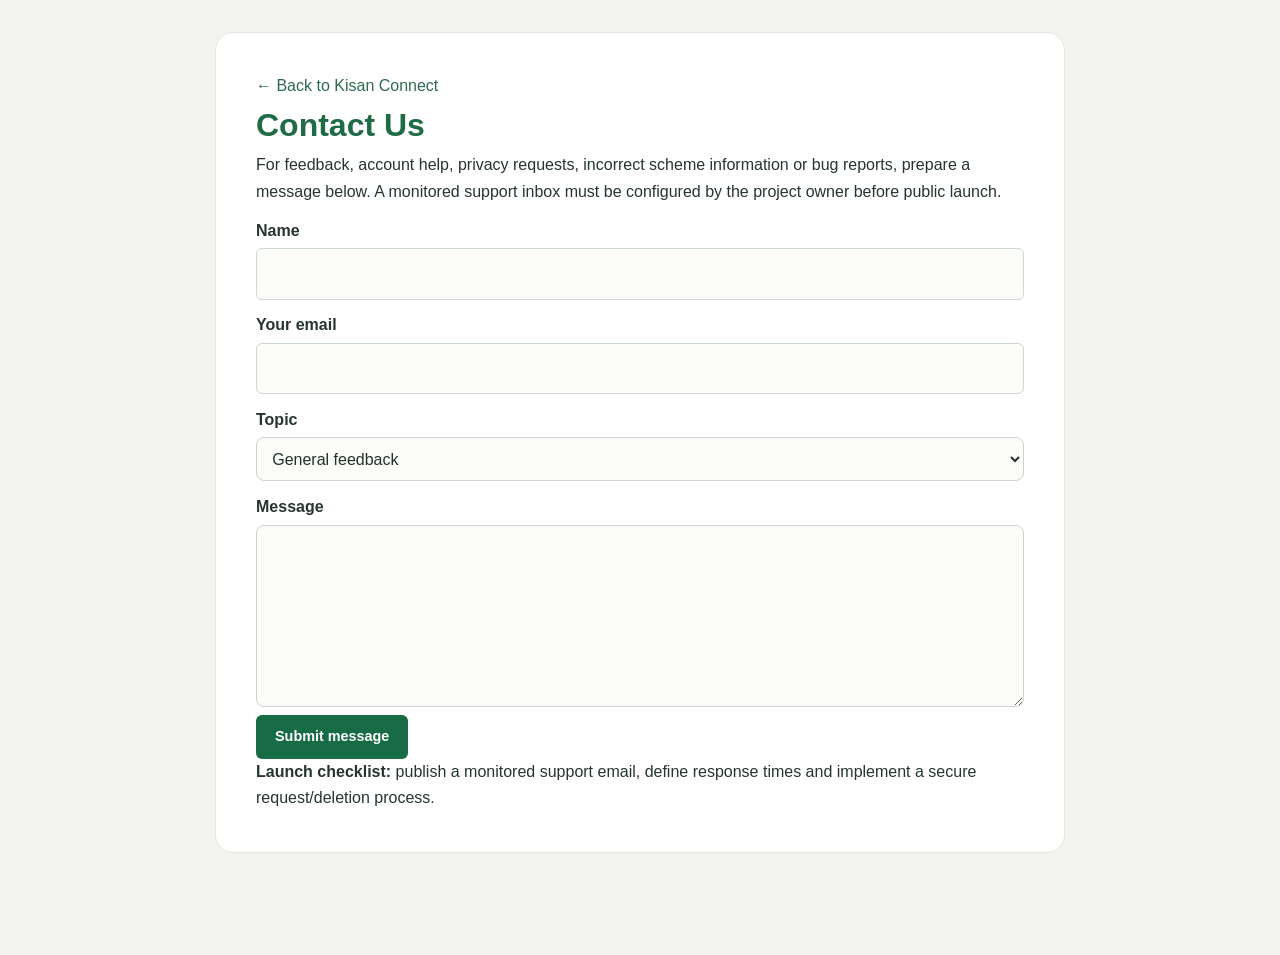
==== commit fd681492: "Clarify contact form submission status" ====
--- a/contact.html
+++ b/contact.html
@@ -1 +1 @@
-<!doctype html><html lang="en"><head><meta charset="utf-8"><meta name="viewport" content="width=device-width,initial-scale=1"><title>Contact Us — Kisan Connect</title><link rel="stylesheet" href="css/styles.css"></head><body><main class="legal-page"><a href="/">← Back to Kisan Connect</a><h1>Contact Us</h1><p>For feedback, account help, privacy requests, incorrect scheme information or bug reports, prepare a message below. A monitored support inbox must be configured by the project owner before public launch.</p><form id="contact-form"><label for="contact-name">Name</label><input id="contact-name" required maxlength="100"><label for="contact-email">Your email</label><input id="contact-email" type="email" required maxlength="254"><label for="contact-topic">Topic</label><select id="contact-topic"><option>General feedback</option><option>Account / privacy request</option><option>Incorrect scheme information</option><option>Bug report</option><option>Marketplace concern</option></select><label for="contact-message">Message</label><textarea id="contact-message" required maxlength="3000" rows="6"></textarea><button type="submit" class="btn btn-primary">Prepare message</button><button type="button" id="copy-contact" class="btn btn-outline">Copy message</button><p id="contact-status" aria-live="polite"></p></form><p><strong>Launch checklist:</strong> publish a monitored support email, define response times and implement a secure request/deletion process.</p></main><script>function messageText(){return "Topic: "+document.getElementById("contact-topic").value+"\nName: "+document.getElementById("contact-name").value+"\nReply email: "+document.getElementById("contact-email").value+"\n\n"+document.getElementById("contact-message").value;}document.getElementById("contact-form").addEventListener("submit",e=>{e.preventDefault();document.getElementById("contact-status").textContent="Message prepared. Copy it and send it to the support contact provided by the project owner.";});document.getElementById("copy-contact").addEventListener("click",async()=>{try{await navigator.clipboard.writeText(messageText());document.getElementById("contact-status").textContent="Message copied. Send it to the support contact published by the project owner.";}catch{document.getElementById("contact-status").textContent=messageText();}});</script></body></html>+<!doctype html><html lang="en"><head><meta charset="utf-8"><meta name="viewport" content="width=device-width,initial-scale=1"><title>Contact Us — Kisan Connect</title><link rel="stylesheet" href="css/styles.css"></head><body><main class="legal-page"><a href="/">← Back to Kisan Connect</a><h1>Contact Us</h1><p>For feedback, account help, privacy requests, incorrect scheme information or bug reports, prepare a message below. A monitored support inbox must be configured by the project owner before public launch.</p><form id="contact-form"><label for="contact-name">Name</label><input id="contact-name" required maxlength="100"><label for="contact-email">Your email</label><input id="contact-email" type="email" required maxlength="254"><label for="contact-topic">Topic</label><select id="contact-topic"><option>General feedback</option><option>Account / privacy request</option><option>Incorrect scheme information</option><option>Bug report</option><option>Marketplace concern</option></select><label for="contact-message">Message</label><textarea id="contact-message" required maxlength="3000" rows="6"></textarea><button type="submit" class="btn btn-primary">Submit message</button><p id="contact-status" aria-live="polite"></p></form><p><strong>Launch checklist:</strong> publish a monitored support email, define response times and implement a secure request/deletion process.</p></main><script>function messageText(){return "Topic: "+document.getElementById("contact-topic").value+"\nName: "+document.getElementById("contact-name").value+"\nReply email: "+document.getElementById("contact-email").value+"\n\n"+document.getElementById("contact-message").value;}document.getElementById("contact-form").addEventListener("submit",e=>{e.preventDefault();document.getElementById("contact-status").textContent="Your message has been validated, but online delivery is not configured yet. Please contact the project team through its published support channel.";});</script></body></html>
--- a/css/styles.css
+++ b/css/styles.css
@@ -2212,3 +2212,307 @@
 .scheme-updates-panel h3,.net-mandi-calculator h3,.pesticide-calculator h3{margin:.1rem 0 .5rem}
 .calculator-result{margin-top:1rem;padding:1rem;background:#eff8f1;border:1px solid #c7e5ce;border-radius:10px;line-height:1.8}
 @media(max-width:700px){.legal-page{margin:.5rem;border-radius:10px}.site-footer{padding:1rem}.scheme-updates-panel{align-items:stretch}}
+
+
+/* Kisan Connect UI refinement: consistent controls, touch targets and responsive cards */
+:root {
+  --kc-green: #176b45;
+  --kc-green-dark: #104d33;
+  --kc-green-soft: #edf7f0;
+  --kc-border: #d5e2d9;
+  --kc-focus: rgba(23, 107, 69, .22);
+}
+html { scroll-behavior: smooth; }
+body { -webkit-font-smoothing: antialiased; }
+.brand-logo-icon {
+  display: inline-flex;
+  align-items: center;
+  justify-content: center;
+  width: 46px;
+  height: 46px;
+  flex: 0 0 46px;
+  overflow: hidden;
+  border-radius: 14px;
+  background: linear-gradient(145deg, #eaf7ee, #d7efdf);
+  border: 1px solid #c9e5d2;
+  box-shadow: 0 4px 12px rgba(23, 107, 69, .12);
+}
+.brand-logo-icon img { display: block; width: 35px; height: 35px; object-fit: contain; }
+button, input, select, textarea { font: inherit; }
+input:not([type="checkbox"]):not([type="radio"]):not([type="file"]),
+select, textarea {
+  max-width: 100%;
+  min-height: 44px;
+  padding: .72rem .85rem;
+  color: #1f3328;
+  background-color: #fff;
+  border: 1px solid #cbd9d0;
+  border-radius: 10px;
+  box-shadow: 0 1px 2px rgba(18, 48, 30, .035);
+  transition: border-color .16s ease, box-shadow .16s ease, background-color .16s ease;
+}
+input:focus-visible, select:focus-visible, textarea:focus-visible, button:focus-visible, a:focus-visible {
+  outline: 3px solid var(--kc-focus);
+  outline-offset: 2px;
+}
+input:hover, select:hover, textarea:hover { border-color: #8fb5a0; }
+input[type="checkbox"], input[type="radio"] {
+  accent-color: var(--kc-green);
+  width: 18px;
+  height: 18px;
+  flex: 0 0 auto;
+  cursor: pointer;
+}
+button { min-height: 42px; cursor: pointer; transition: transform .15s ease, box-shadow .15s ease, background-color .15s ease; }
+button:active:not(:disabled) { transform: translateY(1px); }
+button:disabled { opacity: .65; cursor: wait; }
+.btn-primary { background: var(--kc-green); }
+.btn-primary:hover:not(:disabled) { background: var(--kc-green-dark); box-shadow: 0 5px 14px rgba(23,107,69,.18); }
+.live-data-panel, .scheme-updates-panel, .net-mandi-calculator, .pesticide-calculator {
+  box-shadow: 0 8px 28px rgba(28, 63, 40, .055);
+}
+.live-data-filters {
+  align-items: end;
+  gap: 14px;
+}
+.live-data-filters label {
+  display: flex;
+  flex-direction: column;
+  gap: 7px;
+  color: #33483b;
+  font-size: .9rem;
+  font-weight: 650;
+}
+.live-data-filters input, .live-data-filters select { width: 100%; }
+.live-data-filters button { white-space: nowrap; }
+.upload-drop-zone {
+  display: flex;
+  flex-direction: column;
+  align-items: center;
+  justify-content: center;
+  gap: 10px;
+  min-height: 220px;
+  padding: 24px;
+  border: 2px dashed #8db99b;
+  border-radius: 18px;
+  background: linear-gradient(145deg, #f7fcf8, #edf7f0);
+  text-align: center;
+  cursor: pointer;
+  transition: border-color .18s ease, background-color .18s ease, transform .18s ease;
+}
+.upload-drop-zone:hover, .upload-drop-zone:focus-within {
+  border-color: var(--kc-green);
+  background: #e8f5ec;
+}
+.upload-drop-zone .upload-icon { display: grid; place-items: center; width: 58px; height: 58px; border-radius: 18px; background: #dcefe2; font-size: 1.8rem; }
+.upload-drop-zone strong { color: #174d33; font-size: 1rem; }
+.upload-drop-zone p { margin: 0; line-height: 1.5; }
+#weather-location-status { flex-basis: 100%; color: #496353; font-size: .88rem; line-height: 1.5; }
+#weather-auto-detect[aria-busy="true"] { min-width: 180px; }
+.mandi-report-details summary { padding: 10px 0; }
+.modal-overlay { overscroll-behavior: contain; }
+.site-footer { line-height: 1.6; }
+.language-rtl { direction: rtl; }
+.language-rtl .live-data-filters label { text-align: right; }
+.goog-te-banner-frame, .goog-te-balloon-frame, #goog-gt-tt { display: none !important; }
+body { top: 0 !important; }
+@media (max-width: 700px) {
+  .brand-logo-icon { width: 40px; height: 40px; flex-basis: 40px; border-radius: 12px; }
+  .brand-logo-icon img { width: 31px; height: 31px; }
+  .live-data-filters { gap: 11px; }
+  .live-data-filters button { min-height: 46px; }
+  .upload-drop-zone { min-height: 180px; }
+}
+@media (prefers-reduced-motion: reduce) {
+  html { scroll-behavior: auto; }
+  *, *::before, *::after { transition-duration: .01ms !important; animation-duration: .01ms !important; }
+}
+
+
+/* Visual audit refinement: keep the agricultural identity, reduce decorative effects. */
+:root {
+  --bg-main: #f3f4ef;
+  --bg-card: #fbfcf8;
+  --text-main: #24332a;
+  --text-muted: #58665d;
+  --border-color: #d9e0d8;
+  --shadow-sm: 0 1px 2px rgba(24, 45, 31, .045);
+  --shadow-md: 0 2px 6px rgba(24, 45, 31, .06);
+  --shadow-lg: 0 4px 12px rgba(24, 45, 31, .08);
+}
+body { background-color: var(--bg-main); }
+.main-header, .desktop-nav-bar, .mobile-bottom-bar { background-color: #f9faf6; }
+.main-header { box-shadow: 0 1px 3px rgba(24,45,31,.045); }
+.hero-banner {
+  background: #204c36;
+  border-radius: 0;
+  box-shadow: none;
+}
+.hero-desc { color: #e3ebe3; }
+.hero-tagline-badge {
+  background: transparent;
+  border: 1px solid rgba(255,255,255,.38);
+  border-radius: 4px;
+}
+.hero-stat-card { backdrop-filter: none; }
+.hero-stat-card:hover { transform: none; }
+.brand-logo-icon {
+  background: #e7eee7;
+  border: 1px solid #ccd8cd;
+  border-radius: 8px;
+  box-shadow: none;
+}
+.top-helpline-bar { background: #173b2b; }
+.helpline-pill {
+  color: #f0f4ed;
+  background: rgba(255,255,255,.08);
+  border-color: rgba(255,255,255,.2);
+  border-radius: 4px;
+}
+.live-data-panel, .scheme-updates-panel, .net-mandi-calculator, .pesticide-calculator {
+  background: #fafbf7;
+  box-shadow: 0 1px 3px rgba(24,45,31,.045);
+  border-radius: 8px;
+}
+.live-price-item, .card, .listing-card, .machinery-card {
+  box-shadow: none;
+}
+input:not([type="checkbox"]):not([type="radio"]):not([type="file"]),
+select, textarea {
+  background-color: #fbfcf9;
+  border-radius: 6px;
+  box-shadow: none;
+}
+input:hover, select:hover, textarea:hover { border-color: #9cac9f; }
+button { transition: background-color .14s ease, border-color .14s ease, color .14s ease; }
+button:hover:not(:disabled) { transform: none; }
+.btn-primary:hover:not(:disabled) { box-shadow: none; }
+.btn-voice:hover, .nav-tab-btn:hover { transform: none; }
+.upload-drop-zone {
+  background: #f7f9f4;
+  border-radius: 8px;
+  border-width: 1px;
+  transition: border-color .14s ease;
+}
+.upload-drop-zone:hover, .upload-drop-zone:focus-within { background: #f1f5ee; }
+.upload-drop-zone .upload-icon { background: #e5ece3; border-radius: 8px; }
+.prototype-data-note { border-left-width: 2px; border-radius: 0; }
+.kisan-toast { box-shadow: var(--shadow-md); border-left-width: 2px; }
+@media (prefers-reduced-motion: reduce) {
+  .tab-pane { animation: none; }
+}
+
+
+/* Community machinery listing and rental forms */
+.community-machinery-section { margin: 2rem 0 2.5rem; }
+.community-machinery-section .section-header-bar { margin: 1rem 0; }
+.community-machinery-section .section-header-bar .farmer-market-actions { display: flex; gap: .5rem; flex-wrap: wrap; }
+.community-machine-card { display: flex; flex-direction: column; gap: .7rem; padding: 1rem; border: 1px solid var(--border-color); background: #fafbf7; }
+.community-machine-card .machine-desc { margin: 0; }
+.community-machine-rates { display: flex; flex-wrap: wrap; gap: .8rem; color: var(--primary-dark); }
+.community-machine-card .machine-card-actions { display: flex; flex-wrap: wrap; gap: .5rem; margin-top: auto; }
+.community-machine-card .machine-card-actions .btn { flex: 1 1 auto; text-align: center; justify-content: center; }
+.modal-actions { display: flex; justify-content: flex-end; gap: .6rem; margin-top: 1rem; }
+#machinery-listing-form .form-group > label:has(input[type="checkbox"]) { display: flex; align-items: center; gap: .5rem; }
+#machinery-listing-form .form-group > label input[type="checkbox"] { width: 18px; }
+#report-mandi-market { width: 100%; }
+#report-mandi-market + datalist + small { display: block; margin-top: .25rem; line-height: 1.45; }
+@media (max-width: 640px) {
+  .modal-actions { flex-direction: column-reverse; }
+  .modal-actions .btn { width: 100%; justify-content: center; }
+  .community-machine-card .machine-card-actions { flex-direction: column; }
+}
+
+/* Installed PWA only: compact, app-style bottom navigation above the Android system area. */
+.pwa-installed .mobile-bottom-bar {
+  display: flex;
+  justify-content: space-around;
+  align-items: stretch;
+  gap: 2px;
+  padding: 7px 6px calc(7px + env(safe-area-inset-bottom, 0px));
+  background: #f8faf5;
+  border-top: 1px solid #d8e1d8;
+  box-shadow: none;
+}
+.pwa-installed .mobile-nav-btn {
+  flex: 1 1 0;
+  min-width: 0;
+  min-height: 44px;
+  padding: 7px 3px;
+  border-radius: 7px;
+  font-size: .68rem;
+  line-height: 1.2;
+  white-space: normal;
+  color: #58665d;
+}
+.pwa-installed .mobile-nav-btn.active {
+  background: #e5eee5;
+  color: #174d33;
+  font-weight: 750;
+}
+body.pwa-installed { padding-bottom: calc(68px + env(safe-area-inset-bottom, 0px)); }
+
+/* Keep the bottom tab bar exclusive to the installed app; browser users use the scrollable top tabs. */
+@media (max-width: 768px) {
+  .mobile-bottom-bar { display: none; }
+  .desktop-nav-bar { display: block; top: 148px; position: sticky; }
+  .desktop-nav-bar .nav-container { overflow-x: auto; }
+  .desktop-nav-bar .nav-tab-btn { padding: 11px 14px; font-size: .82rem; }
+  body.pwa-installed .desktop-nav-bar { display: none; }
+  body.pwa-installed .mobile-bottom-bar { display: flex; }
+}
+@media (display-mode: standalone) and (min-width: 769px) {
+  .pwa-installed .mobile-bottom-bar { display: none; }
+}
+
+/* Seasonal crop guidance: restrained, readable rows instead of colorful card stripes. */
+#tab-weather > div[style*="background: #FFFFFF"] { background: #fafbf7 !important; border: 1px solid var(--border-color) !important; border-radius: 8px !important; padding: 1rem !important; box-shadow: none !important; }
+#tab-weather > div[style*="background: #FFFFFF"] > div { display: grid !important; grid-template-columns: repeat(auto-fit, minmax(min(100%, 250px), 1fr)) !important; gap: 0 !important; }
+#tab-weather > div[style*="background: #FFFFFF"] > div > div { background: transparent !important; border: 0 !important; border-top: 1px solid var(--border-color) !important; border-radius: 0 !important; padding: .85rem .9rem !important; }
+#tab-weather > div[style*="background: #FFFFFF"] > div > div strong { color: var(--text-main) !important; }
+#tab-weather > div[style*="background: #FFFFFF"] > div > div p { color: var(--text-muted) !important; line-height: 1.55; }
+
+
+/* Keep the local price-report form aligned on desktop and mobile. */
+#mandi-price-report-form {
+  display: grid;
+  grid-template-columns: repeat(2, minmax(0, 1fr));
+  align-items: start;
+  gap: 12px 16px;
+}
+#mandi-price-report-form > label {
+  display: flex;
+  flex-direction: column;
+  align-self: stretch;
+  width: 100%;
+  min-width: 0;
+  margin: 0;
+}
+#mandi-price-report-form > label input,
+#mandi-price-report-form > label select {
+  box-sizing: border-box;
+  display: block;
+  width: 100%;
+  min-width: 0;
+}
+#mandi-price-report-form > label small {
+  display: block;
+  min-width: 0;
+  overflow-wrap: anywhere;
+}
+#mandi-price-report-form > button {
+  justify-self: start;
+  align-self: end;
+}
+@media (max-width: 640px) {
+  #mandi-price-report-form { grid-template-columns: minmax(0, 1fr); }
+  #mandi-price-report-form > button { width: 100%; justify-self: stretch; }
+}
+
+/* Focused UX fixes: homepage-only hero and accessible crop photo actions. */
+.hero-banner[hidden] { display: none !important; }
+.crop-upload-controls { display: grid; gap: 12px; }
+.crop-upload-controls .upload-drop-zone { min-height: 170px; }
+.crop-upload-controls .upload-icon { color: #176b45; }
+.crop-file-button { display: inline-flex; align-items: center; justify-content: center; gap: 9px; width: 100%; }
+.crop-upload-help { margin: 0; line-height: 1.5; }
